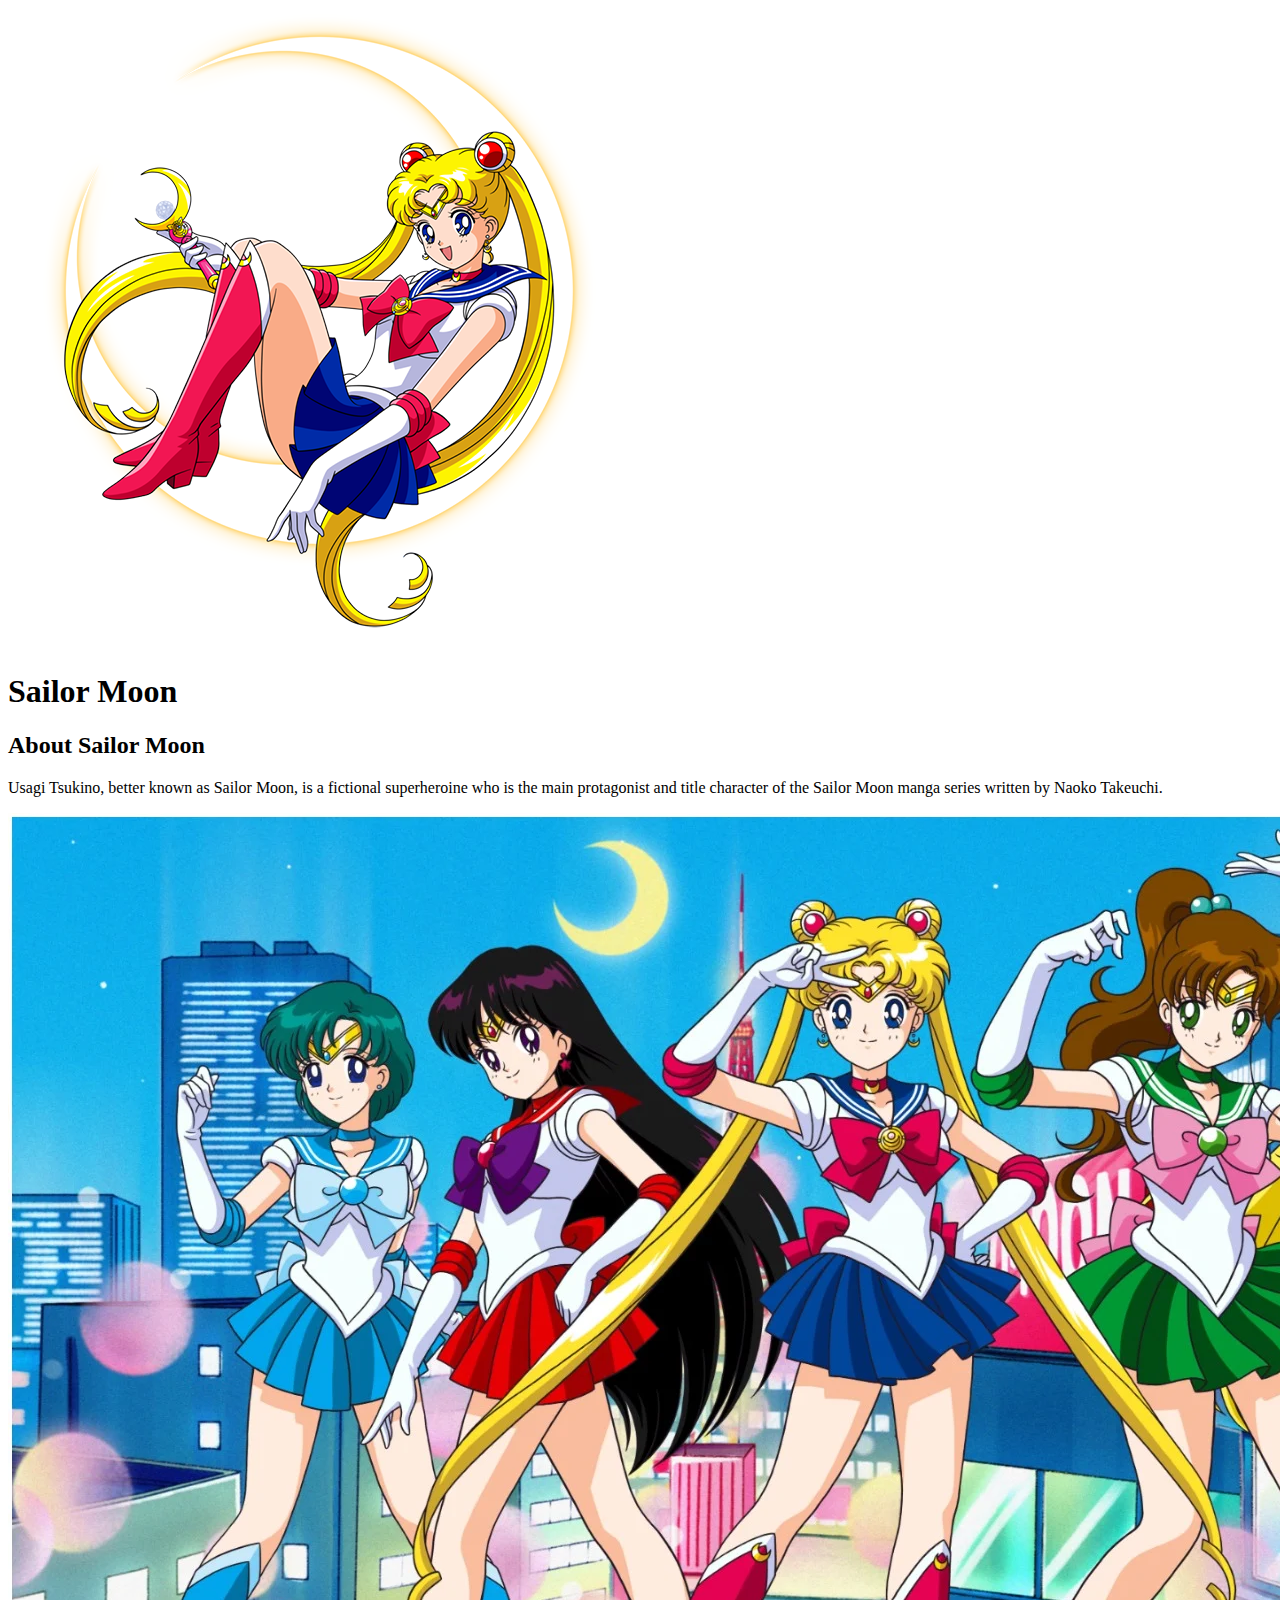
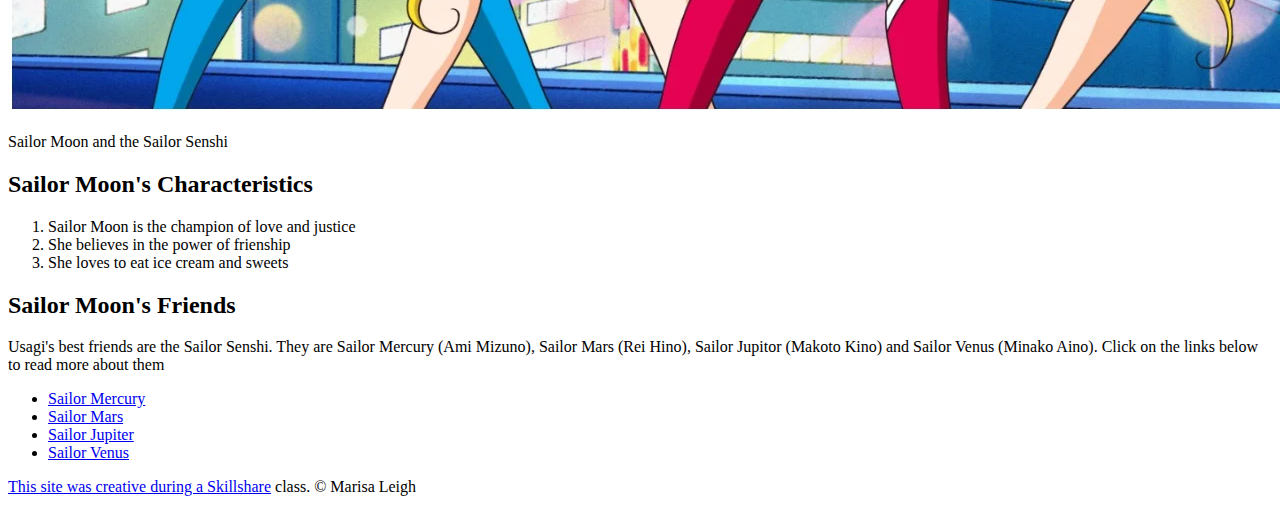
==== index.html @ 5f7aeb34 "Added our Characters Index.html and a few images" ====
<!DOCTYPE html>
<html>
<head>
	<title>Sailor Moon</title>
	<link rel="icon" href="img/sailormoon-avatar.png">
</head>
<body>
	<!-- header element -->
	<header>
		<img src="img/sailormoon-avatar.png">
		<h1>Sailor Moon</h1>
	</header>
	<!-- main element -->
	<main>
		<h2>About Sailor Moon</h2>
		<p>Usagi Tsukino, better known as Sailor Moon, is a fictional superheroine who is the main protagonist and title character of the Sailor Moon manga series written by Naoko Takeuchi.</p>
		<img src="img/sailor-senshi.jpeg">
		<p>Sailor Moon and the Sailor Senshi</p>
		<h2>Sailor Moon's Characteristics</h2>
		<ol>
			<li>Sailor Moon is the champion of love and justice</li>
			<li>She believes in the power of frienship</li>
			<li>She loves to eat ice cream and sweets</li>
		</ol>
		<!-- Friends -->
		<h2>Sailor Moon's Friends</h2>
		<p> Usagi's best friends are the Sailor Senshi. They are Sailor Mercury (Ami Mizuno), Sailor Mars (Rei Hino), Sailor Jupitor (Makoto Kino) and Sailor Venus (Minako Aino). Click on the links below to read more about them</p>
		<ul>
			<li><a target="_blank" href="https://en.wikipedia.org/wiki/Sailor_Mercury">Sailor Mercury</li>
			<li><a target="_blank" href="https://en.wikipedia.org/wiki/Sailor_Mars">Sailor Mars</li>
			<li><a target="_blank" href="https://en.wikipedia.org/wiki/Sailor_Jupiter">Sailor Jupiter</li>
			<li><a target="_blank" href="https://en.wikipedia.org/wiki/Sailor_Venus">Sailor Venus</li>

		</ul>
	</main>

	<!-- footer element -->
	<footer>
		<p>This site was creative during a <a target="_blank" href="https://www.skillshare.com/home">Skillshare</a> class. &copy; Marisa Leigh</p>
	</footer>

</body>
</html>
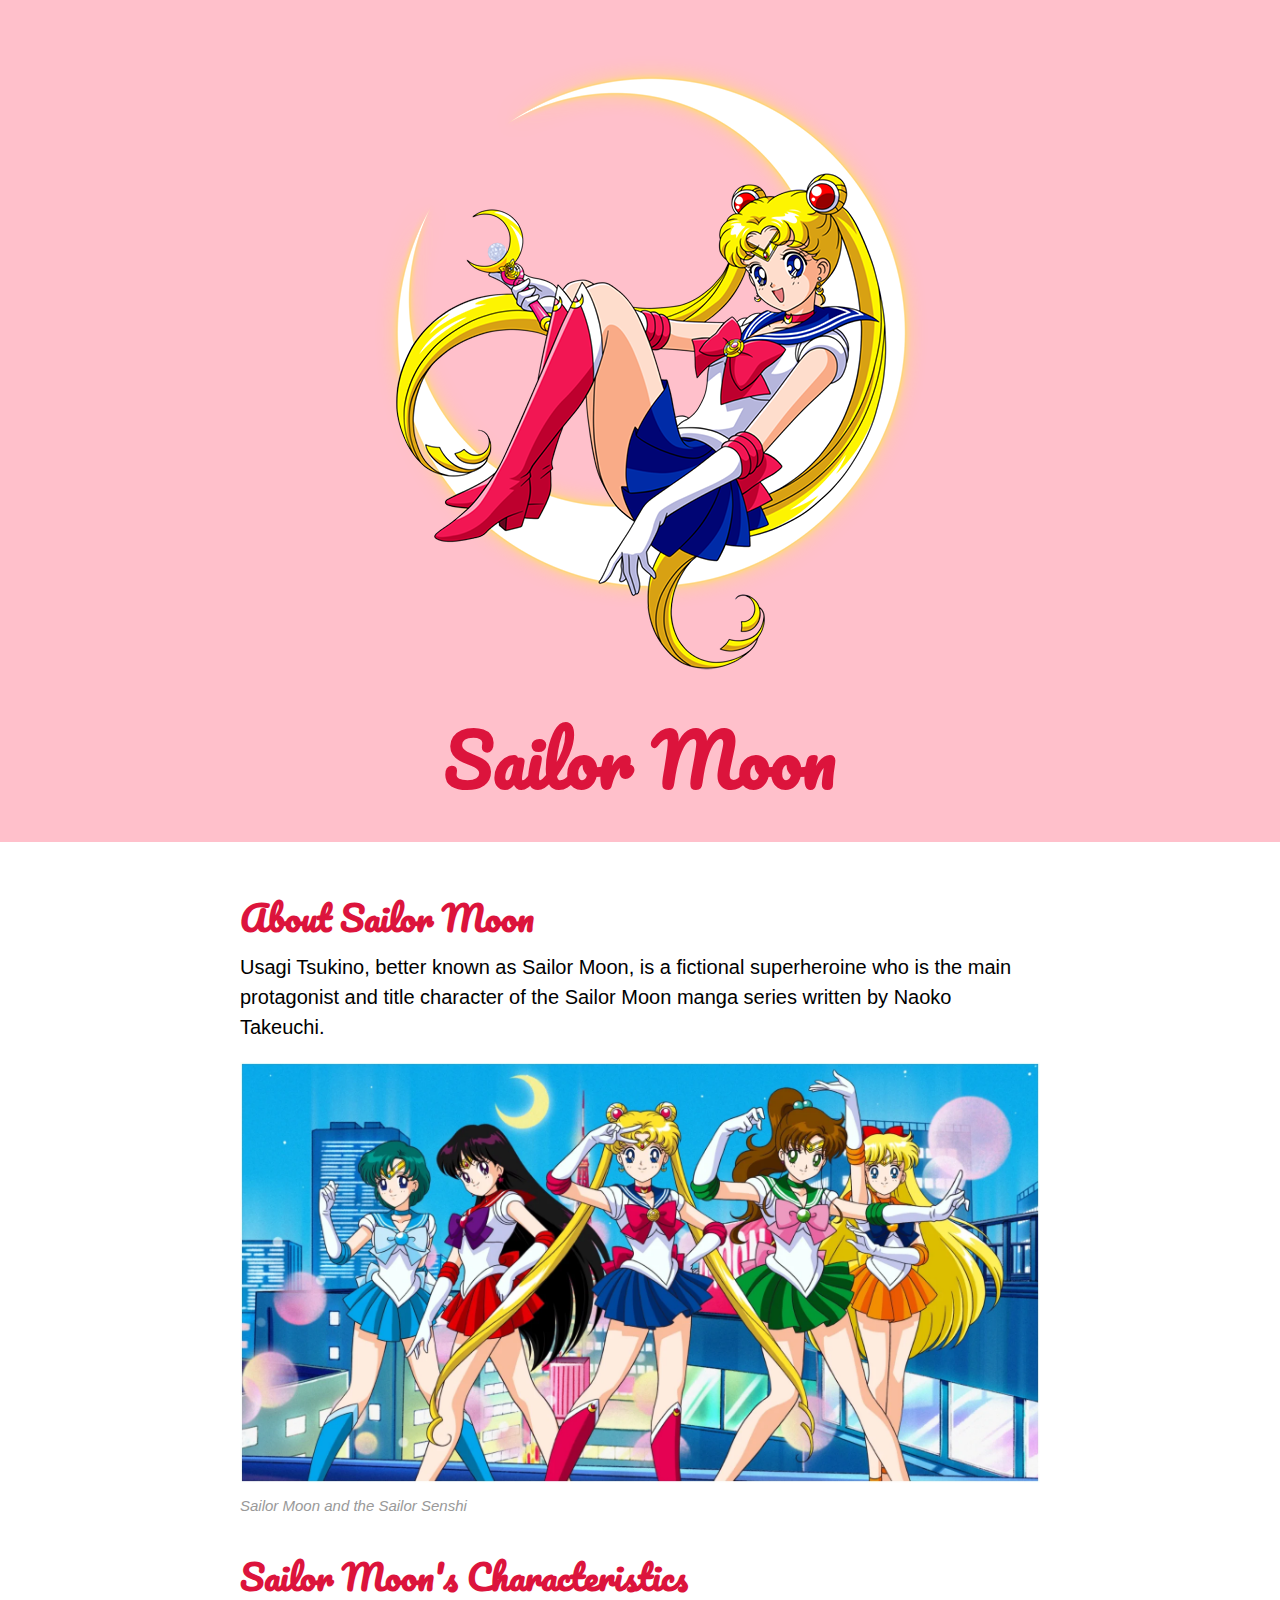
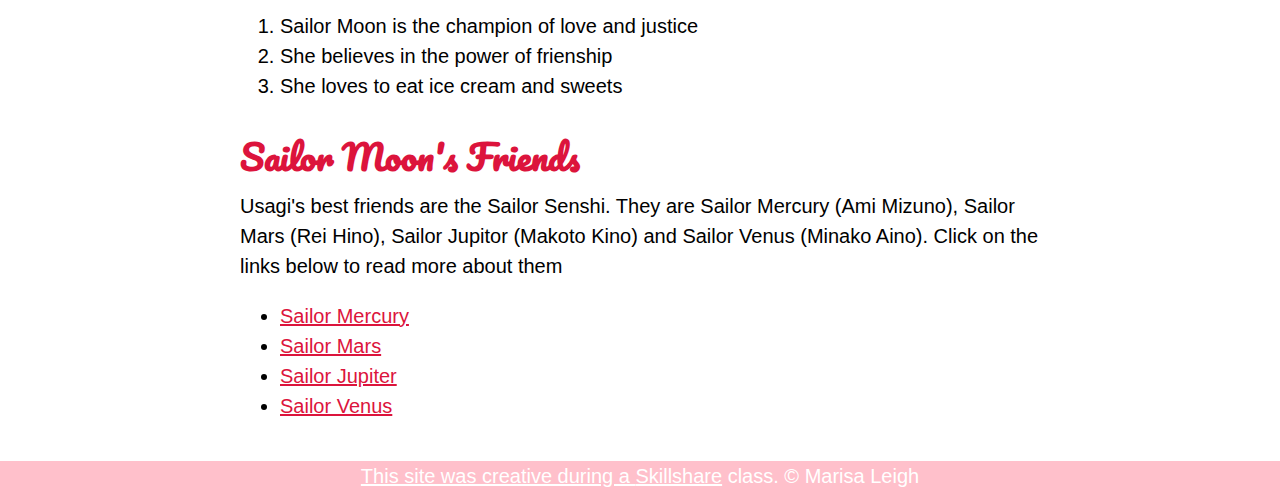
==== commit 03fd1047: "Wrote the css for our character's website (and changed some HTML)" ====
--- a/index.html
+++ b/index.html
@@ -3,6 +3,8 @@
 <head>
 	<title>Sailor Moon</title>
 	<link rel="icon" href="img/sailormoon-avatar.png">
+	<link href="https://fonts.googleapis.com/css?family=Pacifico&display=swap" rel="stylesheet">
+	<link rel="stylesheet" type="text/css" href="css/hero.css">
 </head>
 <body>
 	<!-- header element -->
@@ -15,7 +17,7 @@
 		<h2>About Sailor Moon</h2>
 		<p>Usagi Tsukino, better known as Sailor Moon, is a fictional superheroine who is the main protagonist and title character of the Sailor Moon manga series written by Naoko Takeuchi.</p>
 		<img src="img/sailor-senshi.jpeg">
-		<p>Sailor Moon and the Sailor Senshi</p>
+		<p class="caption">Sailor Moon and the Sailor Senshi</p>
 		<h2>Sailor Moon's Characteristics</h2>
 		<ol>
 			<li>Sailor Moon is the champion of love and justice</li>
@@ -30,7 +32,6 @@
 			<li><a target="_blank" href="https://en.wikipedia.org/wiki/Sailor_Mars">Sailor Mars</li>
 			<li><a target="_blank" href="https://en.wikipedia.org/wiki/Sailor_Jupiter">Sailor Jupiter</li>
 			<li><a target="_blank" href="https://en.wikipedia.org/wiki/Sailor_Venus">Sailor Venus</li>
-
 		</ul>
 	</main>
 
--- a/css/hero.css
+++ b/css/hero.css
@@ -0,0 +1,75 @@
+body{
+	margin: 0;
+	font-family: 'helvetica'; 'arial', sans-serif;
+	font-size: 20px;
+	line-height: 30px;
+
+
+}
+
+header{
+	background-color: pink;
+	text-align: center;
+	padding-top: 50px;
+	padding-bottom: 20px
+}
+
+h1, h2{
+	font-family: 'Pacifico', cursive;
+
+}
+header h1{
+	color: crimson;
+	font-size: 70px;
+}
+
+main{
+	max-width: 800px;
+	margin: 0 auto;
+	padding: 20px;
+}
+
+main img{
+	max-width: 100%;
+}
+h2{
+	font-size: 35px;
+	color: crimson;
+	margin: 40px 0 10px;
+}
+
+a{ 
+	color: crimson;
+}
+a:hover{
+	color: white;
+	background-color: hotpink;
+}
+footer{
+	background-color: pink;
+	text-align: center;
+	color: white;
+}
+
+footer p{
+	margin: 0;
+}
+
+footer a{
+	color: white;
+}
+footer a:hover{
+	opacity: .5;
+	background-color: transparent;
+}
+
+p.caption{
+	color: #999999;
+	font-style: italic;
+	margin-top: 0;
+	font-size: 15px;
+}
+
+
+
+
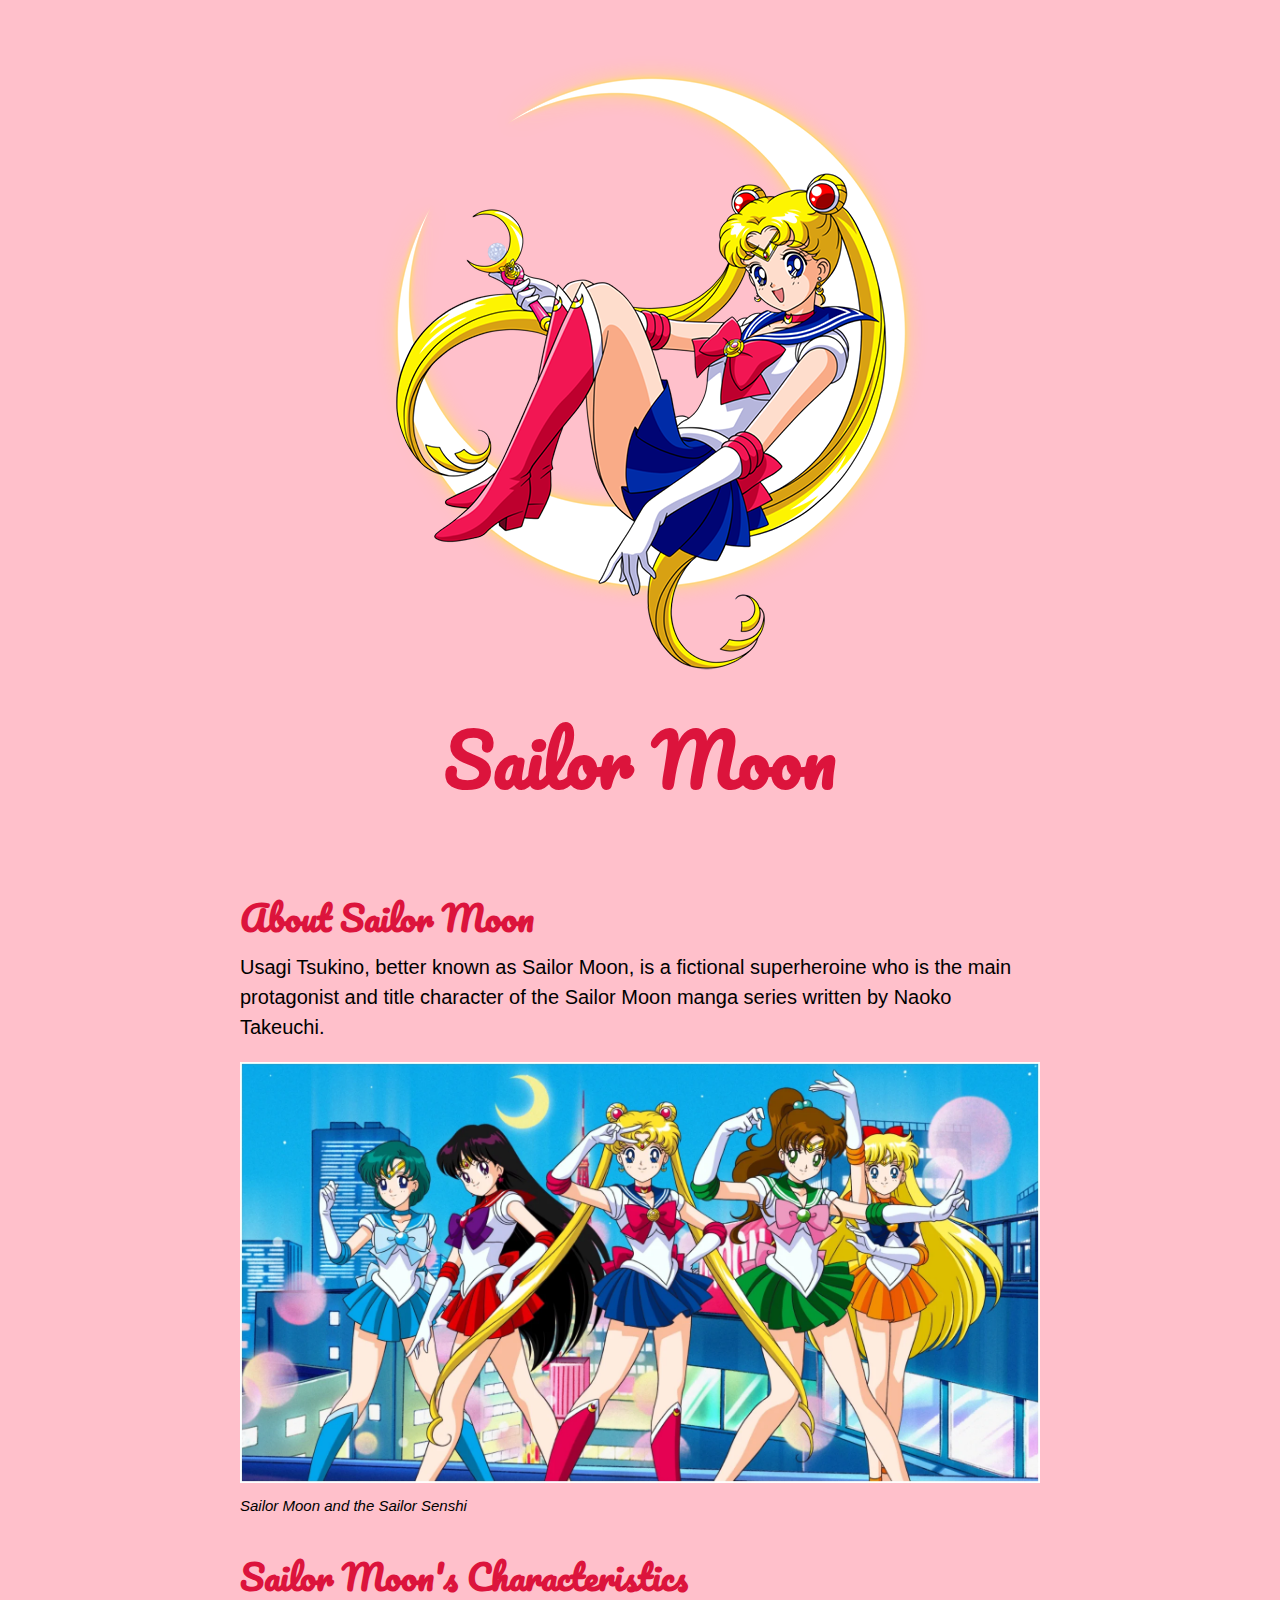
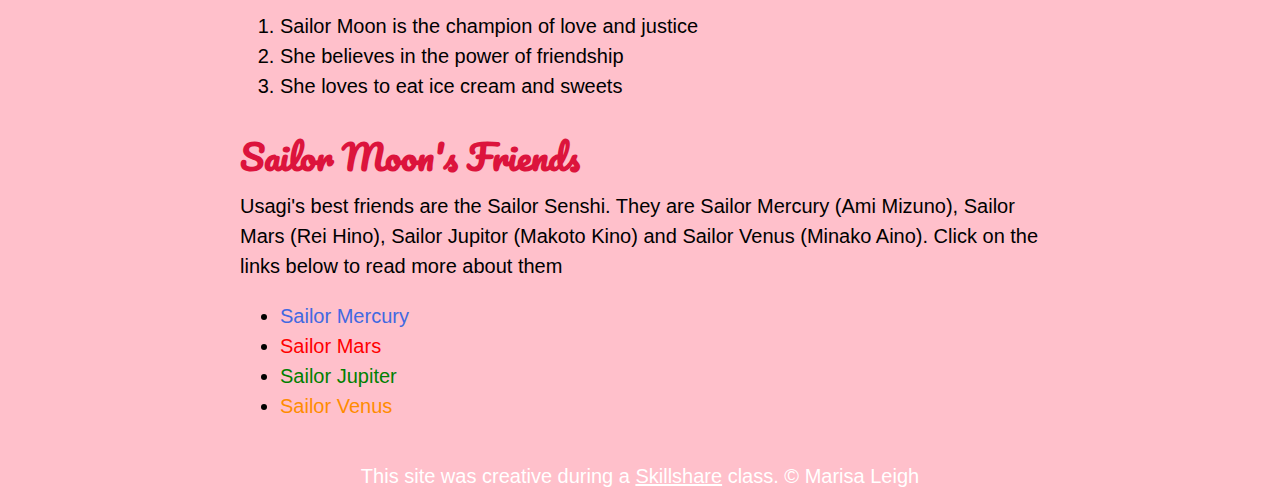
==== commit 7df235dc: "Added individual classes for hoverstates and fixed errors in code" ====
--- a/index.html
+++ b/index.html
@@ -21,17 +21,17 @@
 		<h2>Sailor Moon's Characteristics</h2>
 		<ol>
 			<li>Sailor Moon is the champion of love and justice</li>
-			<li>She believes in the power of frienship</li>
+			<li>She believes in the power of friendship</li>
 			<li>She loves to eat ice cream and sweets</li>
 		</ol>
 		<!-- Friends -->
 		<h2>Sailor Moon's Friends</h2>
 		<p> Usagi's best friends are the Sailor Senshi. They are Sailor Mercury (Ami Mizuno), Sailor Mars (Rei Hino), Sailor Jupitor (Makoto Kino) and Sailor Venus (Minako Aino). Click on the links below to read more about them</p>
 		<ul>
-			<li><a target="_blank" href="https://en.wikipedia.org/wiki/Sailor_Mercury">Sailor Mercury</li>
-			<li><a target="_blank" href="https://en.wikipedia.org/wiki/Sailor_Mars">Sailor Mars</li>
-			<li><a target="_blank" href="https://en.wikipedia.org/wiki/Sailor_Jupiter">Sailor Jupiter</li>
-			<li><a target="_blank" href="https://en.wikipedia.org/wiki/Sailor_Venus">Sailor Venus</li>
+			<li><a class="blue" target="_blank" href="https://en.wikipedia.org/wiki/Sailor_Mercury">Sailor Mercury</a></li>
+			<li><a class="red" target="_blank" href="https://en.wikipedia.org/wiki/Sailor_Mars">Sailor Mars</a></li>
+			<li><a class="green" target="_blank" href="https://en.wikipedia.org/wiki/Sailor_Jupiter">Sailor Jupiter</a></li>
+			<li><a class="orange" target="_blank" href="https://en.wikipedia.org/wiki/Sailor_Venus">Sailor Venus</a></li>
 		</ul>
 	</main>
 
--- a/css/hero.css
+++ b/css/hero.css
@@ -1,4 +1,5 @@
 body{
+	background-color: pink;
 	margin: 0;
 	font-family: 'helvetica'; 'arial', sans-serif;
 	font-size: 20px;
@@ -38,13 +39,52 @@
 	margin: 40px 0 10px;
 }
 
-a{ 
-	color: crimson;
+
+
+a.blue{
+	color: royalblue;
+	text-decoration: none; 
 }
-a:hover{
+
+a.blue:hover{
 	color: white;
-	background-color: hotpink;
+	background-color: royalblue;
+	text-decoration: none; 
 }
+
+a.red{ 
+	color: red;
+	text-decoration: none; 
+}
+
+a.red:hover{
+	color: white;
+	background-color: red;
+	text-decoration: none; 
+}
+
+a.green{ 
+	color: green;
+	text-decoration: none; 
+}
+
+a.green:hover{
+	color: white;
+	background-color: green;
+	text-decoration: none; 
+}
+
+a.orange{ 
+	color: darkorange;
+	text-decoration: none; 
+}
+
+a.orange:hover{
+	color: white;
+	background-color: darkorange;
+	text-decoration: none; 
+}
+
 footer{
 	background-color: pink;
 	text-align: center;
@@ -59,12 +99,12 @@
 	color: white;
 }
 footer a:hover{
-	opacity: .5;
-	background-color: transparent;
+	color: crimson;
+	text-decoration: none;
 }
 
 p.caption{
-	color: #999999;
+	color: ##2F4F4F;
 	font-style: italic;
 	margin-top: 0;
 	font-size: 15px;
